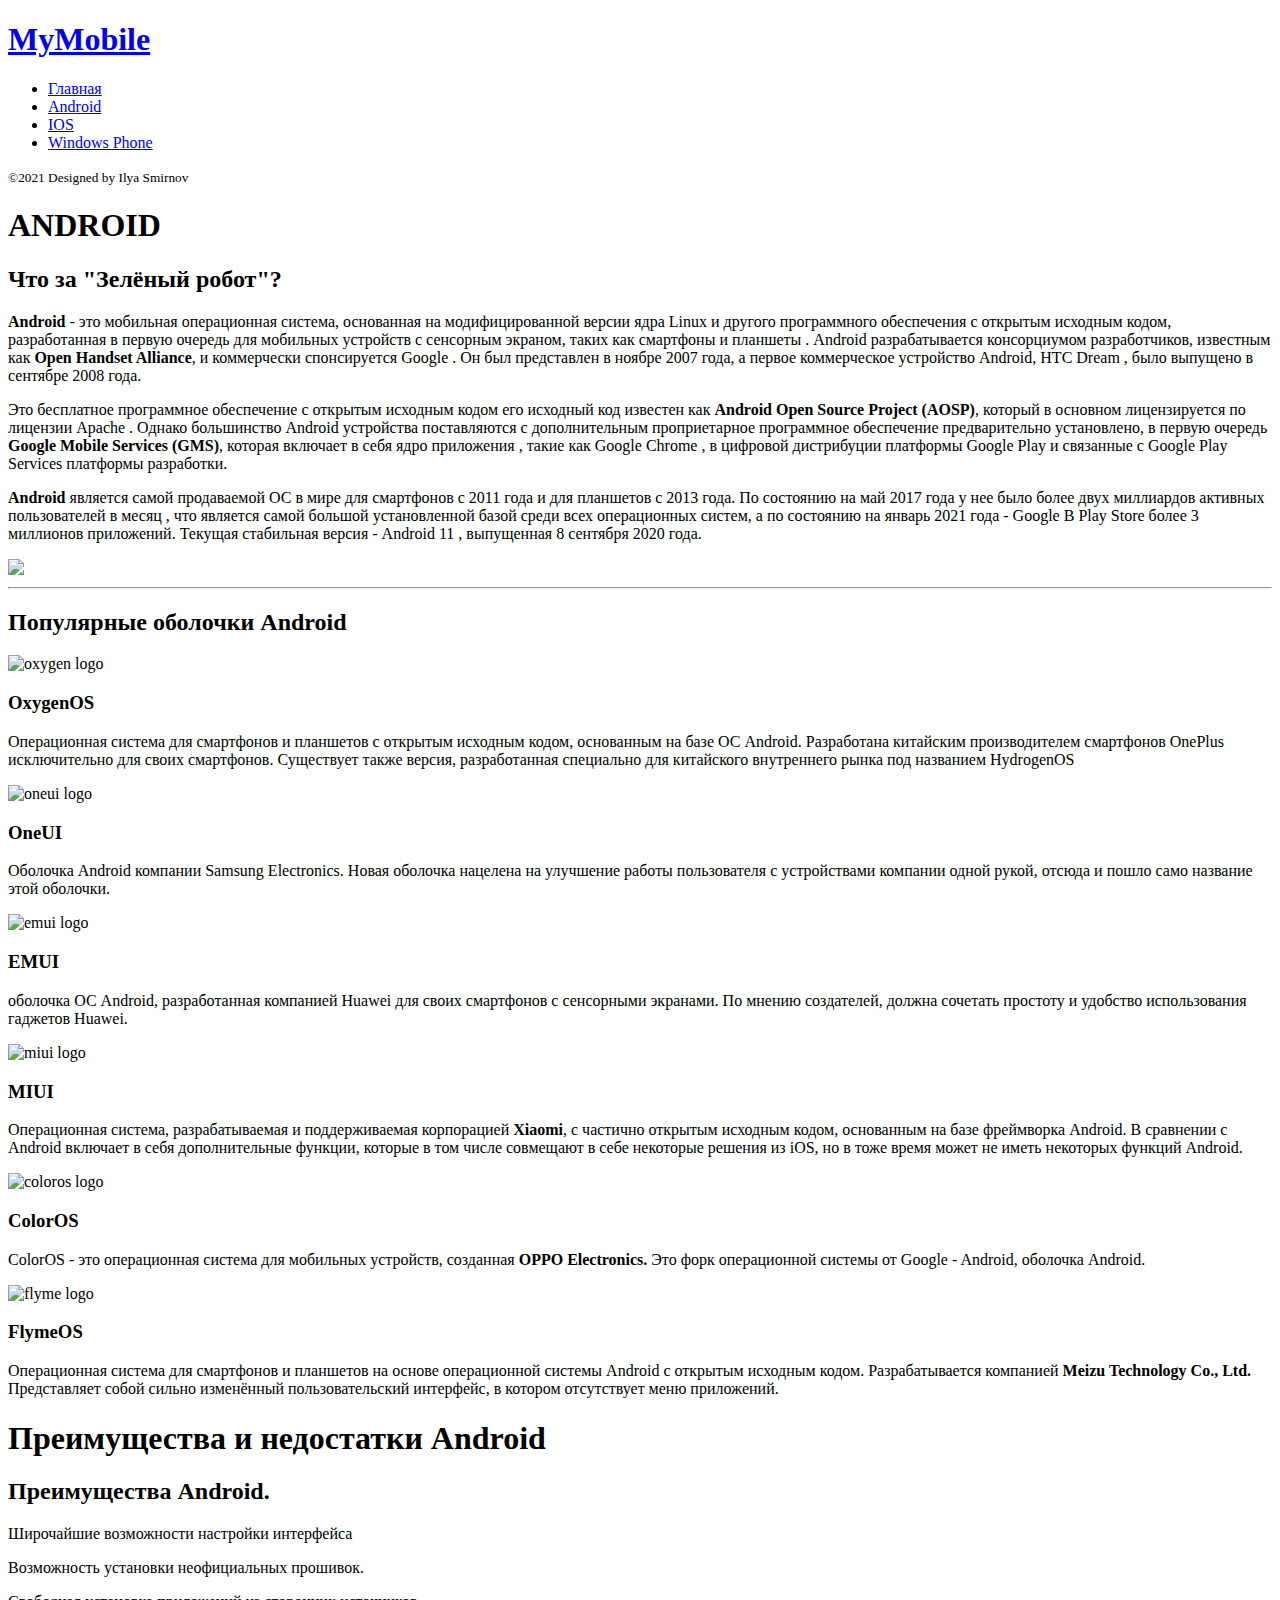
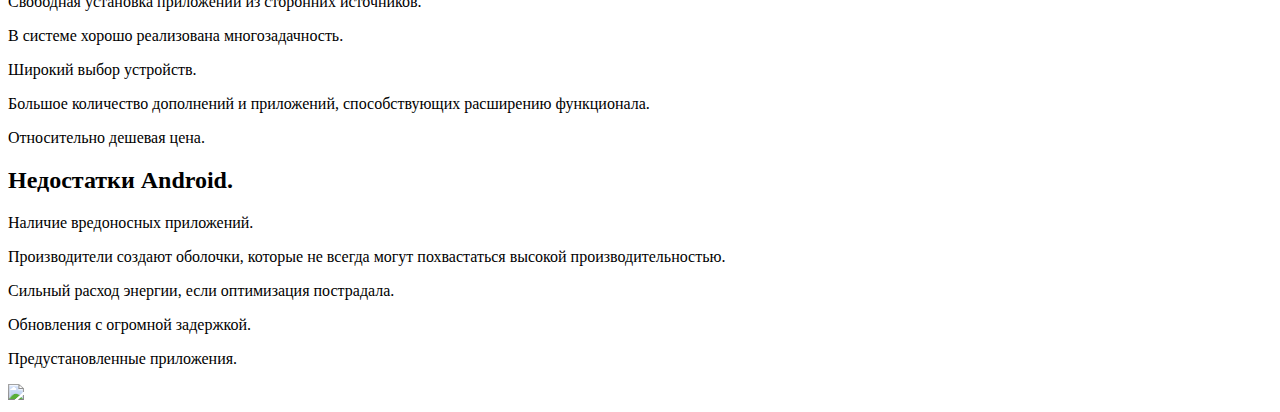
==== android.html @ 0bef4e54 "Add files via upload" ====
<!DOCTYPE html>
<html lang="ru">
<head>
    <meta charset="utf-8">
    <meta name="description" content="Sex"/>
    <meta name="author" content="Ilya"/>
    <link rel="stylesheet" href="https://fonts.googleapis.com/css?family=Roboto:100,300,400,500,700">
    <link href="https://cdn.jsdelivr.net/npm/bootstrap@5.0.1/dist/css/bootstrap.min.css"
          rel="stylesheet" integrity="sha384-+0n0xVW2eSR5OomGNYDnhzAbDsOXxcvSN1TPprVMTNDbiYZCxYbOOl7+AMvyTG2x"
          crossorigin="anonymous">
    <link rel="stylesheet" href="css/style.css">
    <title>MYMOBILE</title>
</head>
<body>
<div id="page">
    <aside id="menu">
        <h1 id="menu-header"><a href="index.html">MyMobile</a></h1>
        <nav id="main-menu">
            <ul>
                <li><a href="index.html">Главная</a></li>
                <li class="menu-active"><a href="android.html">Android</a></li>
                <li><a href="ios.html">IOS</a></li>
                <li><a href="windows.html">Windows Phone</a></li>
            </ul>
        </nav>
        <div class="menu-footer">
            <p><small>&copy;2021 Designed by Ilya Smirnov </small></p>
        </div>
    </aside>
    <div id="main">
        <section>
            <h1 class="header-primary">ANDROID</h1>
            <h2 class="header-secondary">Что за "Зелёный робот"?</h2>
            <div class="container">
                <div>
                    <h2 class="header-secondary"></h2>
                    <p class="infoandroid">
                        <strong>Android</strong> - это мобильная операционная система, основанная на модифицированной
                        версии ядра Linux и другого программного обеспечения с открытым исходным кодом,
                        разработанная в первую очередь для мобильных устройств с сенсорным экраном, таких как
                        смартфоны и планшеты . Android разрабатывается консорциумом разработчиков, известным как
                        <strong>Open Handset Alliance</strong>, и коммерчески спонсируется Google .
                        Он был представлен в ноябре 2007 года, а первое коммерческое устройство Android, HTC Dream ,
                        было выпущено в сентябре 2008 года.
                    </p>
                    <p class="infoandroid">
                        Это бесплатное программное обеспечение с открытым исходным кодом
                        его исходный код известен как <strong> Android Open Source Project (AOSP)</strong>,
                        который в основном лицензируется по лицензии Apache . Однако большинство Android
                        устройства поставляются с дополнительным проприетарное программное обеспечение
                        предварительно установлено, в первую очередь <strong>Google Mobile Services (GMS)</strong>,
                        которая включает в себя ядро приложения , такие как Google Chrome , в цифровой
                        дистрибуции платформы Google Play и связанные с Google Play Services платформы разработки.
                    </p>
                    <p class="infoandroid">
                        <strong>Android</strong> является самой продаваемой ОС в мире для смартфонов с 2011 года и для планшетов
                        с 2013 года. По состоянию на май 2017 года у нее было более двух миллиардов активных
                        пользователей в месяц , что является самой большой установленной базой среди всех
                        операционных систем, а по состоянию на январь 2021 года - Google В Play Store более
                        3 миллионов приложений. Текущая стабильная версия - Android 11 , выпущенная 8 сентября 2020
                        года.
                    </p>
                </div>
                <img src="assets/img/android.png">
            </div>
        </section>
        <hr class="color">
        <section>
            <h2 class="header-secondary">Популярные оболочки Android</h2>
            <div class="row">
                <div class="col-md-6 card">
                    <img class="card-img" src="assets/svg/oxygen.svg" alt="oxygen logo">
                    <div class="card-content">
                        <div class="card-text">
                            <h3>OxygenOS</h3>
                            <p>
                                Операционная система для смартфонов и планшетов с открытым исходным кодом,
                                основанным на базе ОС Android. Разработана китайским производителем смартфонов
                                OnePlus исключительно для своих смартфонов. Существует также версия, разработанная
                                специально для китайского внутреннего рынка под названием HydrogenOS
                            </p>
                        </div>
                    </div>
                </div>
                <div class="col-md-6 card">
                    <img class="card-img" src="assets/svg/oneui.svg" alt="oneui logo">
                    <div class="card-content">
                        <div class="card-text">
                            <h3>OneUI</h3>
                            <p>
                                Оболочка Android компании Samsung Electronics. Новая оболочка нацелена на улучшение
                                работы пользователя с устройствами компании одной рукой,
                                отсюда и пошло само название этой оболочки.
                            </p>
                        </div>
                    </div>
                </div>
                <div class="col-md-6 card">
                    <img class="card-img" src="assets/svg/emui.svg" alt="emui logo">
                    <div class="card-content">
                        <div class="card-text">
                            <h3>EMUI</h3>
                            <p>
                                оболочка ОС Android, разработанная компанией Huawei для своих смартфонов с
                                сенсорными экранами. По мнению создателей, должна сочетать простоту и
                                удобство использования гаджетов Huawei.
                            </p>
                        </div>
                    </div>
                </div>
                <div class="col-md-6 card">
                    <img class="card-img" src="assets/svg/miui.svg" alt="miui logo">
                    <div class="card-content">
                        <div class="card-text">
                            <h3>MIUI</h3>
                            <p>
                                Операционная система, разрабатываемая и поддерживаемая корпорацией <strong>Xiaomi</strong>,
                                с частично открытым исходным кодом, основанным на базе фреймворка Android.
                                В сравнении с Android включает в себя дополнительные функции, которые в том числе
                                совмещают в себе некоторые решения из iOS, но в тоже время может не иметь
                                некоторых функций Android.
                            </p>
                        </div>
                    </div>
                </div>
                <div class="col-md-6 card">
                    <img class="card-img" src="assets/svg/coloros.svg" alt="coloros logo">
                    <div class="card-content">
                        <div class="card-text">
                            <h3>ColorOS</h3>
                            <p>
                                ColorOS - это операционная система для мобильных устройств, созданная <strong>OPPO Electronics. </strong>
                                Это форк операционной системы от Google - Android, оболочка Android.
                            </p>
                        </div>
                    </div>
                </div>
                <div class="col-md-6 card">
                    <img class="card-img" src="assets/svg/flyme.svg" alt="flyme logo">
                    <div class="card-content">
                        <div class="card-text">
                            <h3>FlymeOS</h3>
                            <p>
                                Операционная система для смартфонов и планшетов на основе операционной системы Android
                                с открытым исходным кодом. Разрабатывается компанией <strong>Meizu Technology Co., Ltd. </strong>
                                Представляет собой сильно изменённый пользовательский интерфейс, в котором отсутствует
                                меню приложений.
                            </p>
                        </div>
                    </div>
                </div>
            </div>
        </section>
        <section class="color">
            <h1 class="header-primary">Преимущества и недостатки Android</h1>
            <div class="container">
                <div>
                    <h2 class="header-secondary">Преимущества Android.</h2>
                    <p>Широчайшие возможности настройки интерфейса</p>
                    <p>Возможность установки неофициальных прошивок.</p>
                    <p>Свободная установка приложений из сторонних источников.</p>
                    <p>В системе хорошо реализована многозадачность.</p>
                    <p>Широкий выбор устройств.</p>
                    <p>Большое количество дополнений и приложений, способствующих расширению функционала.</p>
                    <p>Относительно дешевая цена.</p>
                    <h2 class="header-secondary">Недостатки Android.</h2>
                    <p>Наличие вредоносных приложений.</p>
                    <p>Производители создают оболочки, которые не всегда могут похвастаться высокой производительностью.</p>
                    <p>Сильный расход энергии, если оптимизация пострадала.</p>
                    <p>Обновления с огромной задержкой. </p>
                    <p>Предустановленные приложения.</p>
                </div>
                <img src="assets/svg/android2.svg">
            </div>
        </section>
    </div>
</div>
</body>
</html>

<!--3d model-->
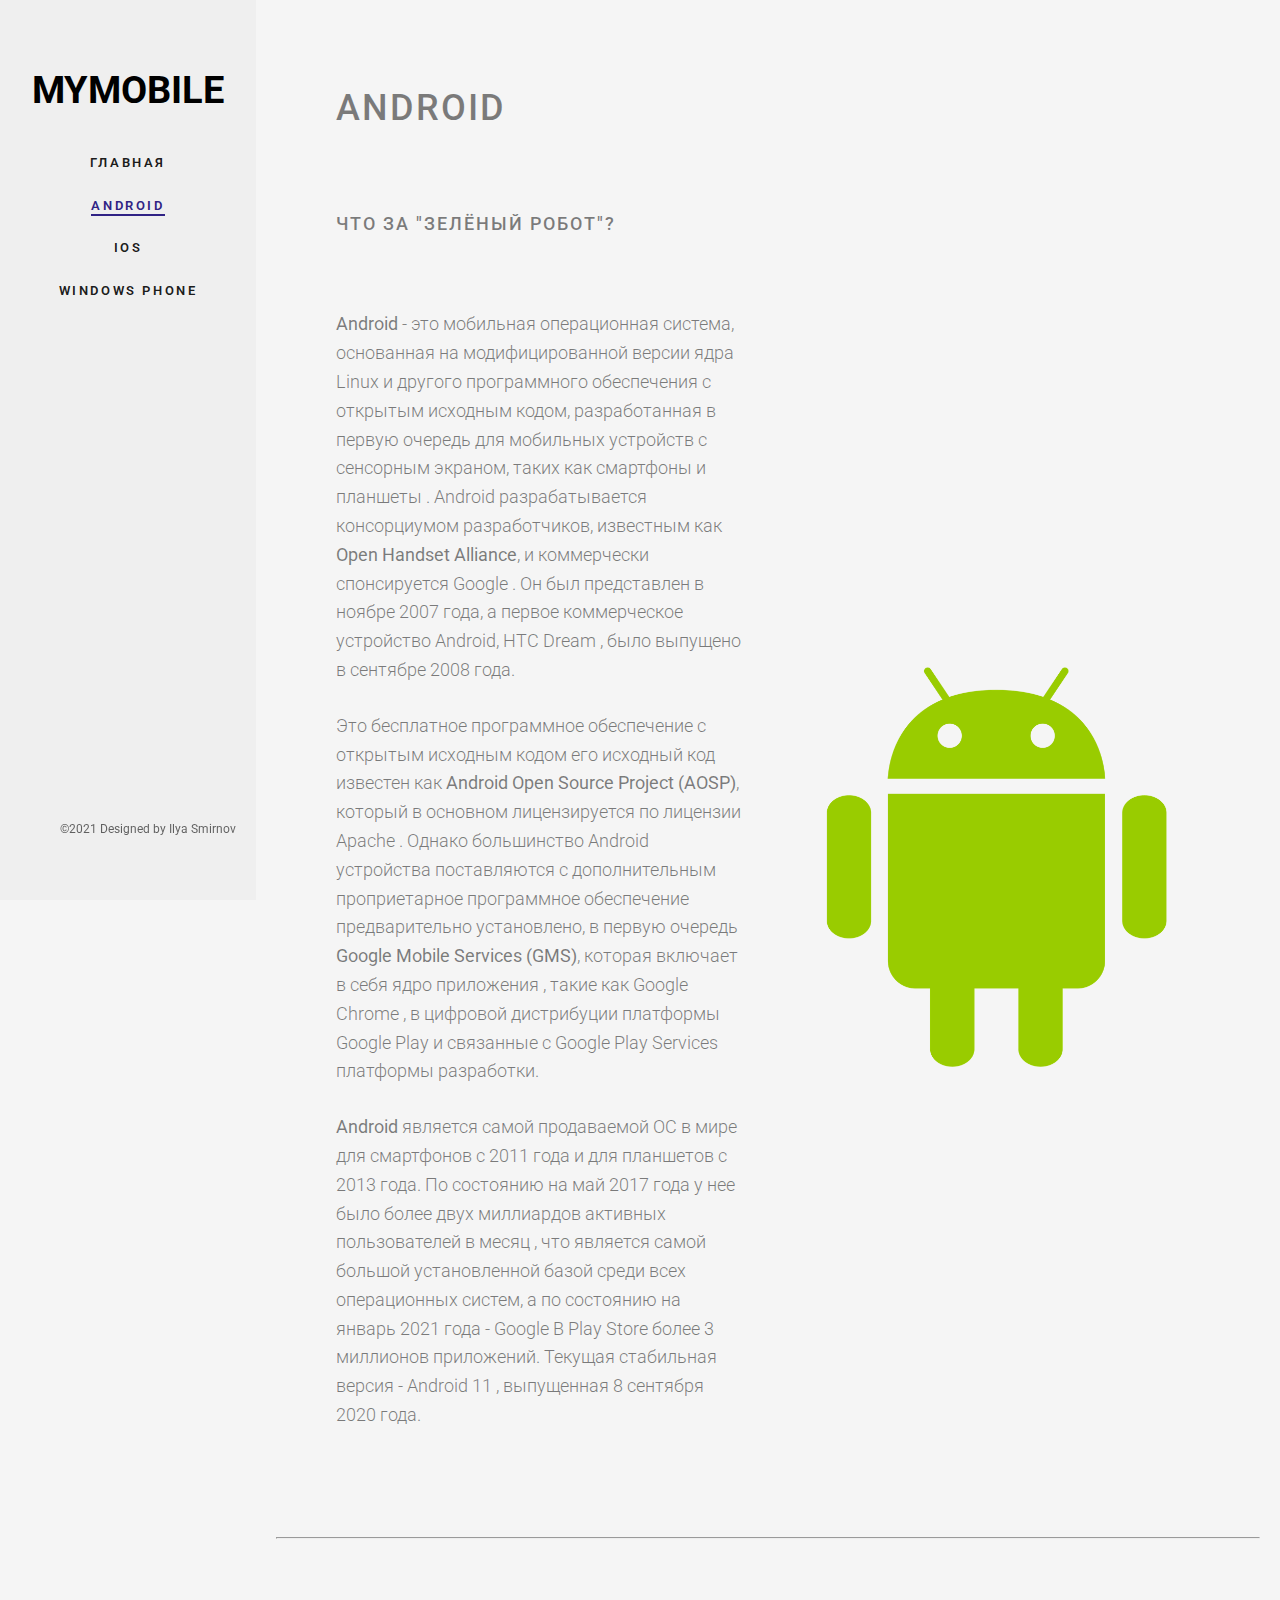
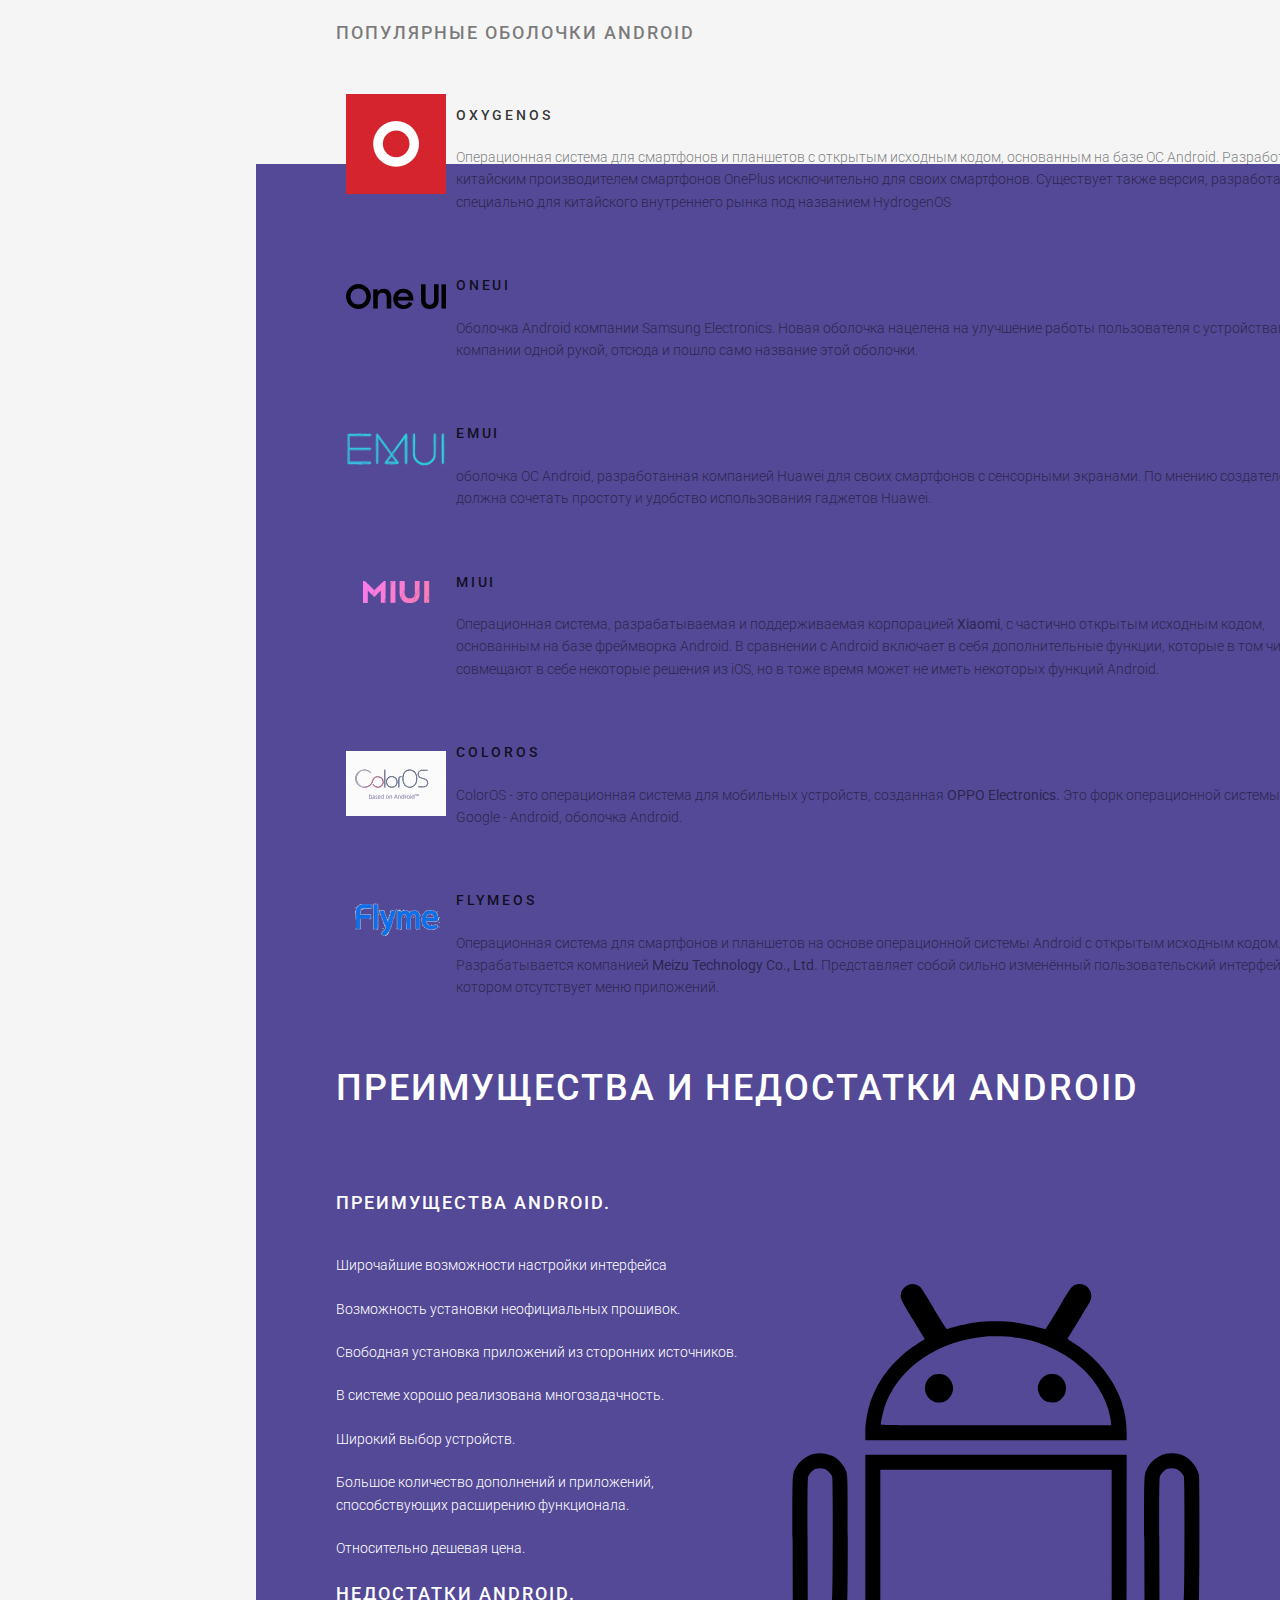
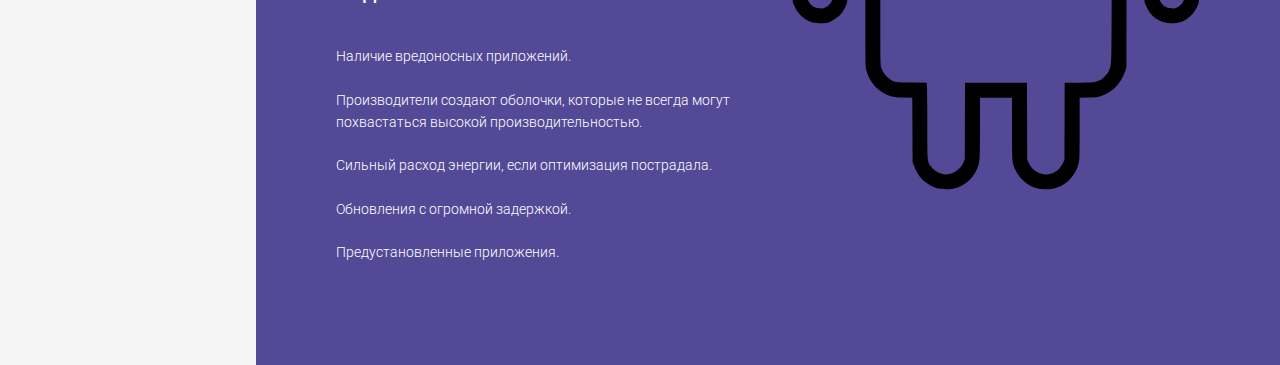
==== commit 2f38abfa: "33333" ====
--- a/android.html
+++ b/android.html
@@ -2,8 +2,6 @@
 <html lang="ru">
 <head>
     <meta charset="utf-8">
-    <meta name="description" content="Sex"/>
-    <meta name="author" content="Ilya"/>
     <link rel="stylesheet" href="https://fonts.googleapis.com/css?family=Roboto:100,300,400,500,700">
     <link href="https://cdn.jsdelivr.net/npm/bootstrap@5.0.1/dist/css/bootstrap.min.css"
           rel="stylesheet" integrity="sha384-+0n0xVW2eSR5OomGNYDnhzAbDsOXxcvSN1TPprVMTNDbiYZCxYbOOl7+AMvyTG2x"
--- a/css/style.css
+++ b/css/style.css
@@ -0,0 +1,310 @@
+* {
+    padding: 0;
+    margin: 0;
+}
+
+body {
+    font-family: "Roboto", Arial, sans-serif;
+    font-weight: 300;
+    font-size: 14px;
+    line-height: 1.6;
+    color: rgba(0, 0, 0, 0.5);
+    background: whitesmoke;
+}
+
+a {
+    color: #302385;
+    transition: 0.5s;
+}
+
+a:hover, a:active, a:focus {
+    color: #302385;
+    outline: none;
+    text-decoration: none !important;
+}
+
+p {
+    margin-bottom: 1.5em;
+}
+
+h1, h2, h3, h4, h5, h6 {
+    font-family: "Roboto", Arial, sans-serif;
+    font-weight: 400;
+    margin-bottom: 30px;
+}
+
+#page {
+    width: 100%;
+    overflow: hidden;
+    position: relative;
+}
+
+#menu {
+    padding-top: 60px;
+    padding-bottom: 40px;
+    width: 20%;
+    position: fixed;
+    bottom: 0;
+    top: 0;
+    left: 0;
+    z-index: 1;
+    transition: 0.5s;
+    background-color: #efefef;
+}
+
+#menu #menu-header {
+    text-align: center;
+    font-family: "Roboto", Arial, sans-serif;
+    font-weight: 700;
+    text-transform: uppercase;
+    font-size: 38px;
+}
+
+#menu #menu-header a {
+    text-decoration: none;
+    color: #000;
+}
+
+#menu #menu-header a span {
+    font-weight: 300;
+    color: rgba(0, 0, 0, 0.5);
+}
+
+#menu #main-menu ul {
+    text-align: center;
+    margin: 0;
+    padding: 0;
+}
+
+#menu #main-menu ul li {
+    margin: 0 0 20px 0;
+    padding: 0;
+    list-style: none;
+}
+
+#menu #main-menu ul li a {
+    color: rgba(0, 0, 0, 0.9);
+    text-decoration: none;
+    text-transform: uppercase;
+    font-size: 13px;
+    font-weight: 600;
+    position: relative;
+    padding: 10px 10px;
+    letter-spacing: .2em;
+    font-family: "Roboto", Arial, sans-serif;
+    transition: 0.3s;
+}
+
+#menu #main-menu ul li a:after {
+    content: "";
+    position: absolute;
+    height: 2px;
+    bottom: 7px;
+    left: 10px;
+    right: 10px;
+    background-color: #302385;
+    visibility: hidden;
+    transform: scaleX(0);
+    transition: all 0.3s cubic-bezier(0.175, 0.885, 0.32, 1.275);
+}
+
+#menu #main-menu ul li a:hover:after {
+    visibility: visible;
+    transform: scaleX(1);
+}
+
+#menu #main-menu ul li.menu-active a {
+    color: #302385;
+}
+
+#menu #main-menu ul li.menu-active a:after {
+    visibility: visible;
+    transform: scaleX(1);
+}
+
+#menu .menu-footer {
+    position: absolute;
+    bottom: 40px;
+    font-size: 14px;
+    text-align: center;
+    width: 100%;
+    font-weight: 400;
+    color: rgba(0, 0, 0, 0.6);
+    padding: 0 20px;
+}
+
+#menu .menu-footer span {
+    display: block;
+}
+
+#menu .menu-footer ul {
+    padding: 0;
+    margin: 0;
+    text-align: center;
+}
+
+#menu .menu-footer ul li {
+    padding: 0;
+    margin: 0;
+    display: inline;
+    list-style: none;
+}
+
+#menu .menu-footer ul li a {
+    color: rgba(0, 0, 0, 0.7);
+    padding: 4px;
+}
+
+#menu .menu-footer ul li a:hover, #menu .menu-footer ul li a:active, #menu .menu-footer ul li a:focus {
+    text-decoration: none;
+    outline: none;
+    color: #302385;
+}
+
+#main {
+    width: 80%;
+    float: right;
+    -webkit-transition: 0.5s;
+    -o-transition: 0.5s;
+    transition: 0.5s;
+}
+
+.card-content {
+    text-align: left;
+    width: 100%;
+    float: left;
+    margin-bottom: 40px;
+    position: relative;
+}
+
+.card-content .card-text {
+    padding-left: 120px;
+    width: 100%;
+}
+
+.card-content .card-text h2, .card-content .card-text h3 {
+    margin: 0;
+    padding: 0;
+}
+
+.card-content .card-text h3 {
+    font-weight: 500;
+    margin-bottom: 20px;
+    color: rgba(0, 0, 0, 0.8);
+    font-size: 14px;
+    letter-spacing: .2em;
+    text-transform: uppercase;
+}
+
+.header-secondary {
+    font-size: 18px;
+    margin-bottom: 2em;
+    font-weight: 500;
+    text-transform: uppercase;
+    letter-spacing: 2px;
+}
+
+.header-primary {
+    font-size: 36px;
+    margin-bottom: 2em;
+    font-weight: 500;
+    text-transform: uppercase;
+    letter-spacing: 2px;
+}
+
+.header-secondary span {
+    display: block;
+}
+
+@media screen and (max-width: 1200px) {
+    .container {
+        grid-template-columns: 1fr !important;
+        margin-top: 100px;
+    }
+}
+
+
+@media screen and (max-width: 992px) {
+    body {
+        font-size: 16px;
+    }
+}
+
+.card-img {
+    padding: 10px;
+    width: 100px;
+    display: flex;
+    float: left;
+    margin-bottom: -100px;
+}
+
+.card{
+    background-color: transparent;
+    border: transparent;
+}
+
+hr{
+    margin: 0 20px;
+}
+
+section{
+    padding: 80px;
+}
+
+section.color{
+    background-color: #544996;
+}
+
+section.color h1, section.color h2, section.color p, section.color ul, section.color li{
+    color: #ffffff;
+}
+
+hr.color{
+    color: #302385;
+}
+
+.container {
+    margin: 0;
+    padding: 0;
+    display: grid;
+    grid-template-columns: 1fr 1fr;
+    grid-gap: 3rem;
+    align-items: center;
+    justify-content: center;
+}
+
+.container img{
+    width: 100% !important;
+}
+
+.infoandroid{
+    font-size: large;
+}
+
+section.color2{
+    background-color: #ffffff;
+}
+
+.presentation{
+    font-size: larger;
+}
+
+section.color3{
+    background-color: #6bb9c2;
+}
+
+#Nedostatkiios{
+    font-size: large;
+}
+
+.gif{
+    align-content: center;
+}
+
+.windows-color{
+    color: #00a2e7;
+}
+
+section.color4{
+    background-color: #b1c9cd;
+}